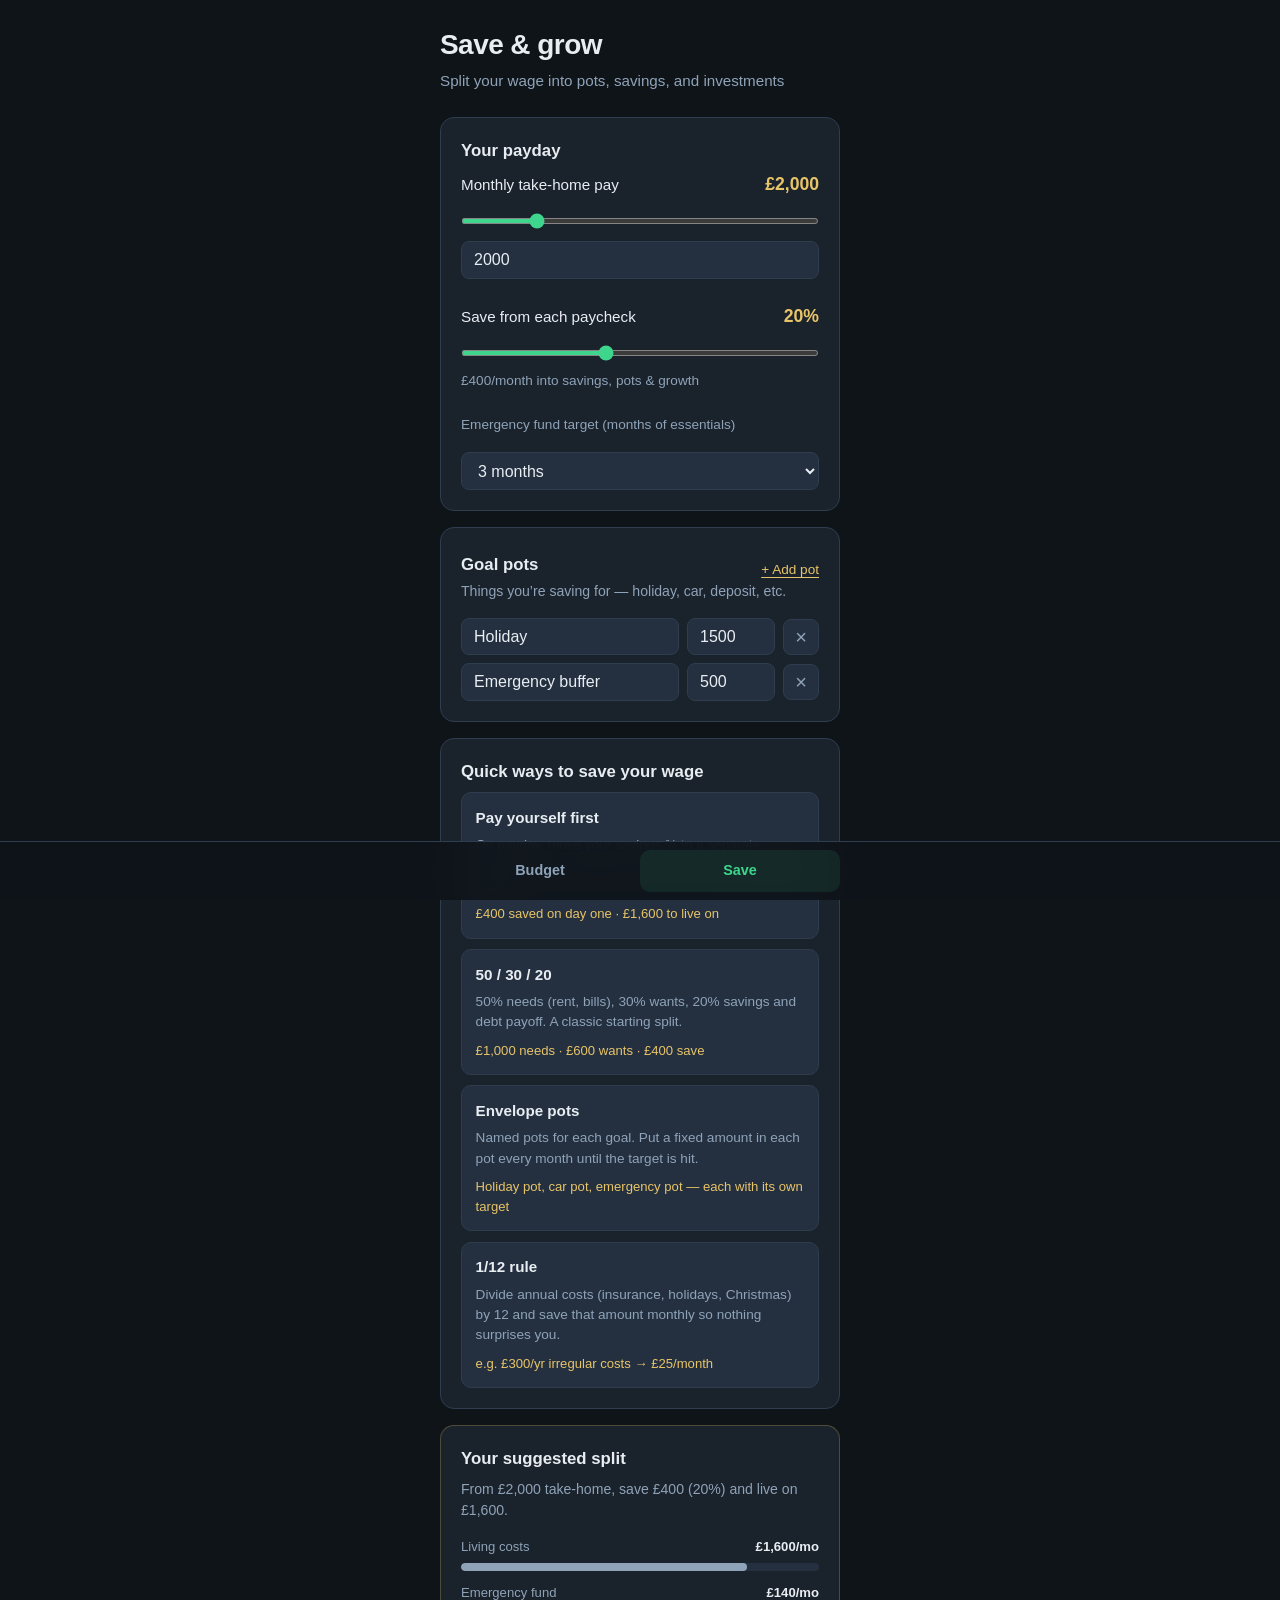
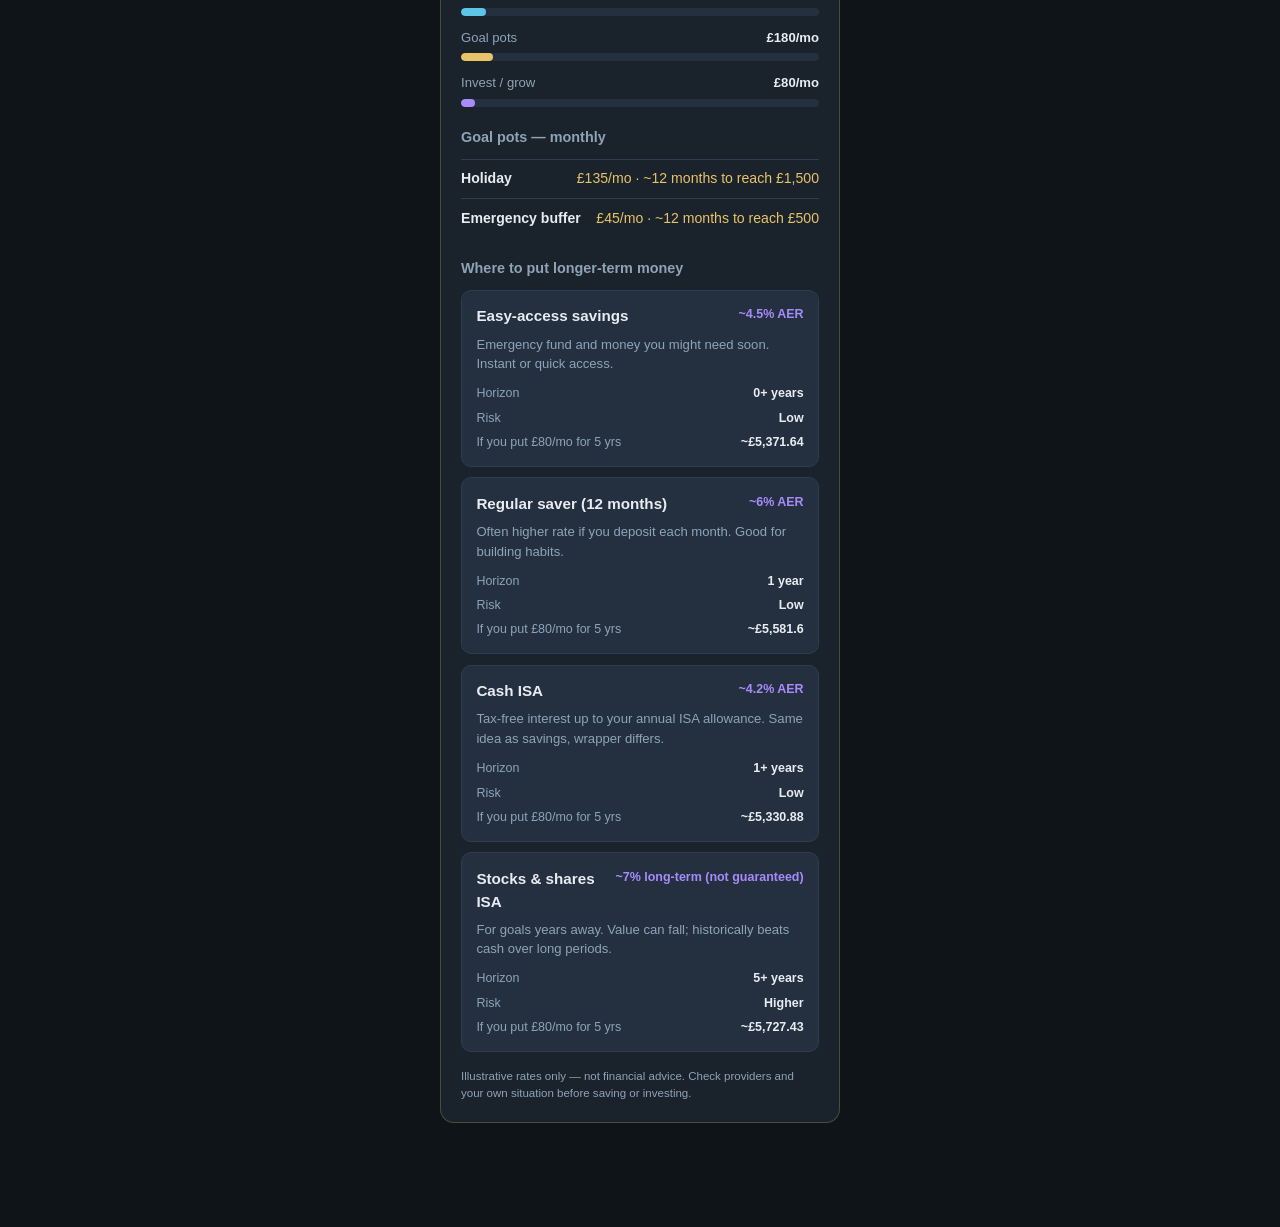
==== savings.html @ 1cc4ea62 "d" ====
<!DOCTYPE html>
<html lang="en-GB">
<head>
  <meta charset="UTF-8" />
  <meta name="viewport" content="width=device-width, initial-scale=1.0" />
  <title>Save &amp; grow — Budget Slice</title>
  <link rel="stylesheet" href="styles.css" />
</head>
<body>
  <main class="app app-savings">
    <header class="header">
      <h1>Save &amp; grow</h1>
      <p class="tagline">Split your wage into pots, savings, and investments</p>
    </header>

    <section class="card">
      <h2 class="section-title">Your payday</h2>
      <div class="field">
        <div class="field-header">
          <label for="monthly-income">Monthly take-home pay</label>
          <span class="value-display value-display-gold" id="income-display">£2,000</span>
        </div>
        <input type="range" id="monthly-income" min="500" max="8000" step="50" value="2000" />
        <input type="number" id="monthly-income-num" class="num-input" min="0" step="50" value="2000" aria-label="Monthly take-home in pounds" />
      </div>

      <div class="field">
        <div class="field-header">
          <label for="save-percent">Save from each paycheck</label>
          <span class="value-display value-display-gold" id="save-percent-display">20%</span>
        </div>
        <input type="range" id="save-percent" min="0" max="50" step="1" value="20" />
        <p class="field-hint" id="save-amount-hint">£400/month into savings &amp; pots</p>
      </div>

      <div class="field">
        <label class="inline-label" for="emergency-months">Emergency fund target (months of essentials)</label>
        <select id="emergency-months" class="num-input">
          <option value="1">1 month</option>
          <option value="3" selected>3 months</option>
          <option value="6">6 months</option>
        </select>
      </div>
    </section>

    <section class="card">
      <div class="section-header-row">
        <h2 class="section-title">Goal pots</h2>
        <button type="button" class="text-btn" id="add-pot">+ Add pot</button>
      </div>
      <p class="card-lead">Things you’re saving for — holiday, car, deposit, etc.</p>
      <div id="pots-list" class="pots-list"></div>
    </section>

    <section class="card card-examples">
      <h2 class="section-title">Quick ways to save your wage</h2>
      <div class="example-grid" id="wage-examples"></div>
    </section>

    <section class="card card-plan" id="plan-section">
      <h2 class="section-title">Your suggested split</h2>
      <p class="card-lead" id="plan-summary"></p>

      <div class="plan-bars" id="plan-bars"></div>

      <h3 class="subsection-title">Goal pots — monthly</h3>
      <ul class="pot-results" id="pot-results"></ul>

      <h3 class="subsection-title">Where to put longer-term money</h3>
      <div class="product-grid" id="product-grid"></div>

      <p class="disclaimer">Illustrative rates only — not financial advice. Check providers and your own situation before saving or investing.</p>
    </section>
  </main>

  <nav class="bottom-nav" aria-label="Main">
    <a href="index.html" class="nav-link">Budget</a>
    <a href="savings.html" class="nav-link nav-link-active">Save</a>
  </nav>

  <script src="shared.js"></script>
  <script src="savings.js"></script>
</body>
</html>
---- styles.css ----
:root {
  --bg: #0f1419;
  --surface: #1a222c;
  --surface-raised: #243040;
  --border: #2e3d4f;
  --text: #e8edf2;
  --text-muted: #8fa3b8;
  --accent: #3dd68c;
  --accent-dim: #2a9d63;
  --warn: #f0a060;
  --warn-bg: rgba(240, 160, 96, 0.12);
  --ok-bg: rgba(61, 214, 140, 0.12);
  --short: #f07178;
  --short-bg: rgba(240, 113, 120, 0.12);
  --payday: #6eb5ff;
  --gold: #e8c468;
  --gold-dim: #c9a84a;
  --grow: #a78bfa;
  --emergency: #5ec4e8;
  --radius: 14px;
  --font: "SF Pro Text", -apple-system, BlinkMacSystemFont, "Segoe UI", Roboto, sans-serif;
}

*,
*::before,
*::after {
  box-sizing: border-box;
}

body {
  margin: 0;
  min-height: 100dvh;
  font-family: var(--font);
  background: var(--bg);
  color: var(--text);
  line-height: 1.5;
  -webkit-font-smoothing: antialiased;
}

.app {
  max-width: 440px;
  margin: 0 auto;
  padding: 1.5rem 1.25rem 5.5rem;
}

.header {
  margin-bottom: 1.5rem;
}

.header h1 {
  margin: 0;
  font-size: 1.75rem;
  font-weight: 700;
  letter-spacing: -0.02em;
}

.tagline {
  margin: 0.25rem 0 0;
  color: var(--text-muted);
  font-size: 0.95rem;
}

.card {
  background: var(--surface);
  border: 1px solid var(--border);
  border-radius: var(--radius);
  padding: 1.25rem;
  margin-bottom: 1rem;
}

.payday-card {
  background: linear-gradient(145deg, #1a2838 0%, var(--surface) 100%);
  border-color: #3a5570;
  text-align: center;
}

.payday-card .label {
  margin: 0;
  font-size: 0.8rem;
  text-transform: uppercase;
  letter-spacing: 0.06em;
  color: var(--text-muted);
}

.payday-date {
  margin: 0.35rem 0 0;
  font-size: 1.35rem;
  font-weight: 600;
  color: var(--payday);
}

.payday-meta {
  margin: 0.5rem 0 0;
  font-size: 0.85rem;
  color: var(--text-muted);
}

.text-btn {
  margin-top: 0.75rem;
  padding: 0;
  font: inherit;
  font-size: 0.85rem;
  color: var(--payday);
  background: none;
  border: none;
  cursor: pointer;
  text-decoration: underline;
  text-underline-offset: 3px;
}

.text-btn:hover {
  color: #9ecaff;
}

.modal {
  position: fixed;
  inset: 0;
  z-index: 100;
  display: grid;
  place-items: center;
  padding: 1rem;
}

.modal[hidden] {
  display: none;
}

.modal-backdrop {
  position: absolute;
  inset: 0;
  background: rgba(8, 12, 16, 0.75);
  backdrop-filter: blur(4px);
}

.modal-panel {
  position: relative;
  width: min(100%, 400px);
  max-height: min(92dvh, 640px);
  overflow-y: auto;
  padding: 1.35rem;
  background: var(--surface);
  border: 1px solid var(--border);
  border-radius: var(--radius);
  box-shadow: 0 24px 48px rgba(0, 0, 0, 0.45);
}

.modal-panel h2 {
  margin: 0;
  font-size: 1.25rem;
}

.modal-lead {
  margin: 0.5rem 0 1.1rem;
  font-size: 0.9rem;
  color: var(--text-muted);
}

.payday-options {
  margin: 0;
  padding: 0;
  border: none;
}

.option {
  display: flex;
  gap: 0.65rem;
  align-items: flex-start;
  margin-bottom: 0.65rem;
  padding: 0.75rem 0.85rem;
  background: var(--surface-raised);
  border: 1px solid var(--border);
  border-radius: 10px;
  cursor: pointer;
}

.option:has(input:checked) {
  border-color: var(--payday);
  background: rgba(110, 181, 255, 0.08);
}

.option input[type="radio"],
.option input[type="checkbox"] {
  margin-top: 0.2rem;
  accent-color: var(--payday);
  flex-shrink: 0;
}

.option-text {
  display: flex;
  flex-direction: column;
  gap: 0.15rem;
}

.option-text strong {
  font-size: 0.92rem;
  font-weight: 600;
}

.option-text small {
  font-size: 0.78rem;
  color: var(--text-muted);
}

.option-nested {
  margin: 0.5rem 0 0;
  padding: 0.55rem 0.65rem;
}

.option-extra {
  margin: -0.25rem 0 0.75rem 0.5rem;
  padding-left: 0.75rem;
  border-left: 2px solid var(--border);
}

.option-extra[hidden] {
  display: none;
}

.inline-label {
  display: block;
  margin-bottom: 0.35rem;
  font-size: 0.85rem;
  color: var(--text-muted);
}

.num-input-compact {
  max-width: 5.5rem;
  margin-bottom: 0.65rem;
}

input[type="date"].num-input {
  color-scheme: dark;
}

.btn-primary {
  width: 100%;
  margin-top: 0.5rem;
  padding: 0.75rem 1rem;
  font: inherit;
  font-size: 1rem;
  font-weight: 600;
  color: var(--bg);
  background: var(--accent);
  border: none;
  border-radius: 10px;
  cursor: pointer;
}

.btn-primary:hover {
  background: #4ae99a;
}

body.modal-open {
  overflow: hidden;
}

.sr-only {
  position: absolute;
  width: 1px;
  height: 1px;
  padding: 0;
  margin: -1px;
  overflow: hidden;
  clip: rect(0, 0, 0, 0);
  white-space: nowrap;
  border: 0;
}

.field + .field {
  margin-top: 1.5rem;
}

.field-header {
  display: flex;
  justify-content: space-between;
  align-items: baseline;
  margin-bottom: 0.6rem;
}

.field-header label {
  font-size: 0.95rem;
  font-weight: 500;
}

.value-display {
  font-size: 1.1rem;
  font-weight: 600;
  color: var(--accent);
  font-variant-numeric: tabular-nums;
}

input[type="range"] {
  width: 100%;
  height: 6px;
  margin: 0;
  accent-color: var(--accent);
  cursor: pointer;
}

.num-input {
  width: 100%;
  margin-top: 0.65rem;
  padding: 0.55rem 0.75rem;
  font-size: 1rem;
  font-family: inherit;
  color: var(--text);
  background: var(--surface-raised);
  border: 1px solid var(--border);
  border-radius: 8px;
  font-variant-numeric: tabular-nums;
}

.num-input:focus {
  outline: 2px solid var(--accent-dim);
  outline-offset: 1px;
}

.stat-grid {
  display: grid;
  grid-template-columns: 1fr 1fr;
  gap: 0.75rem;
}

.stat {
  padding: 0.85rem;
  background: var(--surface-raised);
  border-radius: 10px;
}

.stat-primary {
  background: rgba(61, 214, 140, 0.08);
  border: 1px solid rgba(61, 214, 140, 0.2);
}

.results.short .stat-primary {
  background: var(--short-bg);
  border-color: rgba(240, 113, 120, 0.25);
}

.stat-label {
  margin: 0;
  font-size: 0.75rem;
  color: var(--text-muted);
  text-transform: uppercase;
  letter-spacing: 0.04em;
}

.stat-value {
  margin: 0.2rem 0 0;
  font-size: 1.5rem;
  font-weight: 700;
  font-variant-numeric: tabular-nums;
}

.stat-primary .stat-value {
  color: var(--accent);
}

.results.short .stat-primary .stat-value {
  color: var(--short);
}

.stat-hint {
  margin: 0.35rem 0 0;
  font-size: 0.7rem;
  color: var(--text-muted);
}

.verdict {
  margin-top: 1rem;
  padding: 0.85rem 1rem;
  border-radius: 10px;
  font-size: 0.9rem;
}

.verdict p {
  margin: 0;
}

.verdict-ok {
  background: var(--ok-bg);
  color: var(--accent);
}

.verdict-warn {
  background: var(--warn-bg);
  color: var(--warn);
}

.detail-grid {
  display: grid;
  grid-template-columns: 1fr 1fr;
  gap: 0.65rem;
  margin-top: 1rem;
}

.detail {
  padding: 0.7rem 0.85rem;
  background: var(--surface-raised);
  border-radius: 8px;
}

.detail-wide {
  grid-column: 1 / -1;
}

.detail-label {
  margin: 0;
  font-size: 0.72rem;
  color: var(--text-muted);
}

.detail-value {
  margin: 0.15rem 0 0;
  font-size: 1rem;
  font-weight: 600;
  font-variant-numeric: tabular-nums;
}

.detail-value.negative {
  color: var(--short);
}

.detail-value.positive {
  color: var(--accent);
}

.detail-value.warning {
  color: var(--warn);
}

.what-if-result {
  margin: 1rem 0 0;
  font-size: 0.9rem;
  color: var(--text-muted);
}

@media (max-width: 380px) {
  .stat-grid {
    grid-template-columns: 1fr;
  }
}

.section-title {
  margin: 0 0 0.5rem;
  font-size: 1.05rem;
  font-weight: 600;
}

.subsection-title {
  margin: 1.25rem 0 0.65rem;
  font-size: 0.9rem;
  font-weight: 600;
  color: var(--text-muted);
}

.section-header-row {
  display: flex;
  justify-content: space-between;
  align-items: center;
  gap: 0.5rem;
}

.section-header-row .section-title {
  margin: 0;
}

.card-lead {
  margin: 0 0 1rem;
  font-size: 0.88rem;
  color: var(--text-muted);
}

.field-hint {
  margin: 0.5rem 0 0;
  font-size: 0.85rem;
  color: var(--text-muted);
}

.value-display-gold {
  color: var(--gold);
}

.bottom-nav {
  position: fixed;
  bottom: 0;
  left: 0;
  right: 0;
  display: flex;
  justify-content: center;
  gap: 0;
  padding: 0.5rem 1rem calc(0.5rem + env(safe-area-inset-bottom));
  background: rgba(15, 20, 25, 0.92);
  border-top: 1px solid var(--border);
  backdrop-filter: blur(12px);
}

.nav-link {
  flex: 1;
  max-width: 200px;
  padding: 0.65rem 1rem;
  text-align: center;
  font-size: 0.9rem;
  font-weight: 600;
  color: var(--text-muted);
  text-decoration: none;
  border-radius: 10px;
}

.nav-link-active {
  color: var(--accent);
  background: rgba(61, 214, 140, 0.1);
}

.app-savings .text-btn {
  color: var(--gold);
}

.spend-card {
  border-color: rgba(61, 214, 140, 0.25);
}

.spend-today {
  text-align: center;
  padding: 0.75rem;
  margin-bottom: 1rem;
  background: var(--surface-raised);
  border-radius: 10px;
}

.spend-today-label {
  margin: 0;
  font-size: 0.75rem;
  text-transform: uppercase;
  letter-spacing: 0.05em;
  color: var(--text-muted);
}

.spend-today-value {
  margin: 0.2rem 0 0;
  font-size: 1.75rem;
  font-weight: 700;
  font-variant-numeric: tabular-nums;
}

.spend-status {
  margin: 0.35rem 0 0;
  font-size: 0.85rem;
  color: var(--text-muted);
}

.spend-status-ok {
  color: var(--accent);
}

.spend-status-over {
  color: var(--short);
}

.spend-form {
  display: grid;
  gap: 0.5rem;
}

.btn-compact {
  margin-top: 0.25rem;
  width: 100%;
}

.spend-list {
  margin: 1rem 0 0;
  padding: 0;
  list-style: none;
}

.spend-item,
.spend-empty {
  display: flex;
  justify-content: space-between;
  align-items: center;
  gap: 0.75rem;
  padding: 0.6rem 0;
  border-top: 1px solid var(--border);
  font-size: 0.9rem;
}

.spend-empty {
  color: var(--text-muted);
  border-top: none;
  padding-top: 0;
}

.spend-item-main {
  display: flex;
  flex-direction: column;
  gap: 0.1rem;
}

.spend-item-main span {
  font-size: 0.78rem;
  color: var(--text-muted);
}

.spend-undo {
  flex-shrink: 0;
  margin: 0;
  font-size: 0.78rem;
}

.example-grid {
  display: grid;
  gap: 0.65rem;
}

.example-card {
  padding: 0.85rem;
  background: var(--surface-raised);
  border-radius: 10px;
  border: 1px solid var(--border);
}

.example-card h3 {
  margin: 0;
  font-size: 0.95rem;
}

.example-card p {
  margin: 0.35rem 0 0;
  font-size: 0.85rem;
  color: var(--text-muted);
}

.example-math {
  margin-top: 0.5rem !important;
  font-size: 0.82rem !important;
  color: var(--gold) !important;
  font-weight: 500;
}

.card-plan {
  border-color: rgba(232, 196, 104, 0.25);
}

.plan-bars {
  display: flex;
  flex-direction: column;
  gap: 0.75rem;
}

.plan-bar-row {
  display: flex;
  flex-direction: column;
  gap: 0.35rem;
}

.plan-bar-label {
  display: flex;
  justify-content: space-between;
  font-size: 0.82rem;
  color: var(--text-muted);
}

.plan-bar-label strong {
  color: var(--text);
  font-variant-numeric: tabular-nums;
}

.plan-bar-track {
  height: 8px;
  background: var(--surface-raised);
  border-radius: 4px;
  overflow: hidden;
}

.plan-bar-fill {
  height: 100%;
  border-radius: 4px;
}

.bar-spend {
  background: var(--text-muted);
}

.bar-emergency {
  background: var(--emergency);
}

.bar-pots {
  background: var(--gold);
}

.bar-grow {
  background: var(--grow);
}

.pots-list {
  display: flex;
  flex-direction: column;
  gap: 0.5rem;
}

.pots-empty {
  margin: 0;
  font-size: 0.88rem;
  color: var(--text-muted);
}

.pot-row {
  display: grid;
  grid-template-columns: 1fr 5.5rem auto;
  gap: 0.5rem;
  align-items: center;
}

.pot-name {
  margin-top: 0;
}

.pot-target {
  margin-top: 0;
}

.icon-btn {
  width: 2.25rem;
  height: 2.25rem;
  padding: 0;
  font-size: 1.25rem;
  line-height: 1;
  color: var(--text-muted);
  background: var(--surface-raised);
  border: 1px solid var(--border);
  border-radius: 8px;
  cursor: pointer;
}

.icon-btn:hover {
  color: var(--short);
  border-color: var(--short);
}

.pot-results {
  margin: 0;
  padding: 0;
  list-style: none;
}

.pot-result-item,
.pot-result-empty {
  display: flex;
  justify-content: space-between;
  gap: 0.75rem;
  padding: 0.55rem 0;
  border-top: 1px solid var(--border);
  font-size: 0.88rem;
}

.pot-result-empty {
  color: var(--text-muted);
  border-top: none;
}

.pot-result-item span {
  color: var(--gold);
  font-variant-numeric: tabular-nums;
  text-align: right;
}

.product-grid {
  display: flex;
  flex-direction: column;
  gap: 0.65rem;
}

.product-card {
  padding: 0.9rem;
  background: var(--surface-raised);
  border: 1px solid var(--border);
  border-radius: 10px;
}

.product-head {
  display: flex;
  justify-content: space-between;
  align-items: flex-start;
  gap: 0.5rem;
}

.product-head h4 {
  margin: 0;
  font-size: 0.95rem;
}

.product-rate {
  font-size: 0.78rem;
  font-weight: 600;
  color: var(--grow);
  white-space: nowrap;
}

.product-blurb {
  margin: 0.4rem 0 0;
  font-size: 0.82rem;
  color: var(--text-muted);
}

.product-meta {
  display: grid;
  gap: 0.35rem;
  margin: 0.65rem 0 0;
  font-size: 0.78rem;
}

.product-meta div {
  display: flex;
  justify-content: space-between;
  gap: 0.5rem;
}

.product-meta dt {
  margin: 0;
  color: var(--text-muted);
}

.product-meta dd {
  margin: 0;
  font-weight: 600;
  text-align: right;
  font-variant-numeric: tabular-nums;
}

.disclaimer {
  margin: 1rem 0 0;
  font-size: 0.72rem;
  color: var(--text-muted);
  line-height: 1.45;
}

select.num-input {
  cursor: pointer;
}
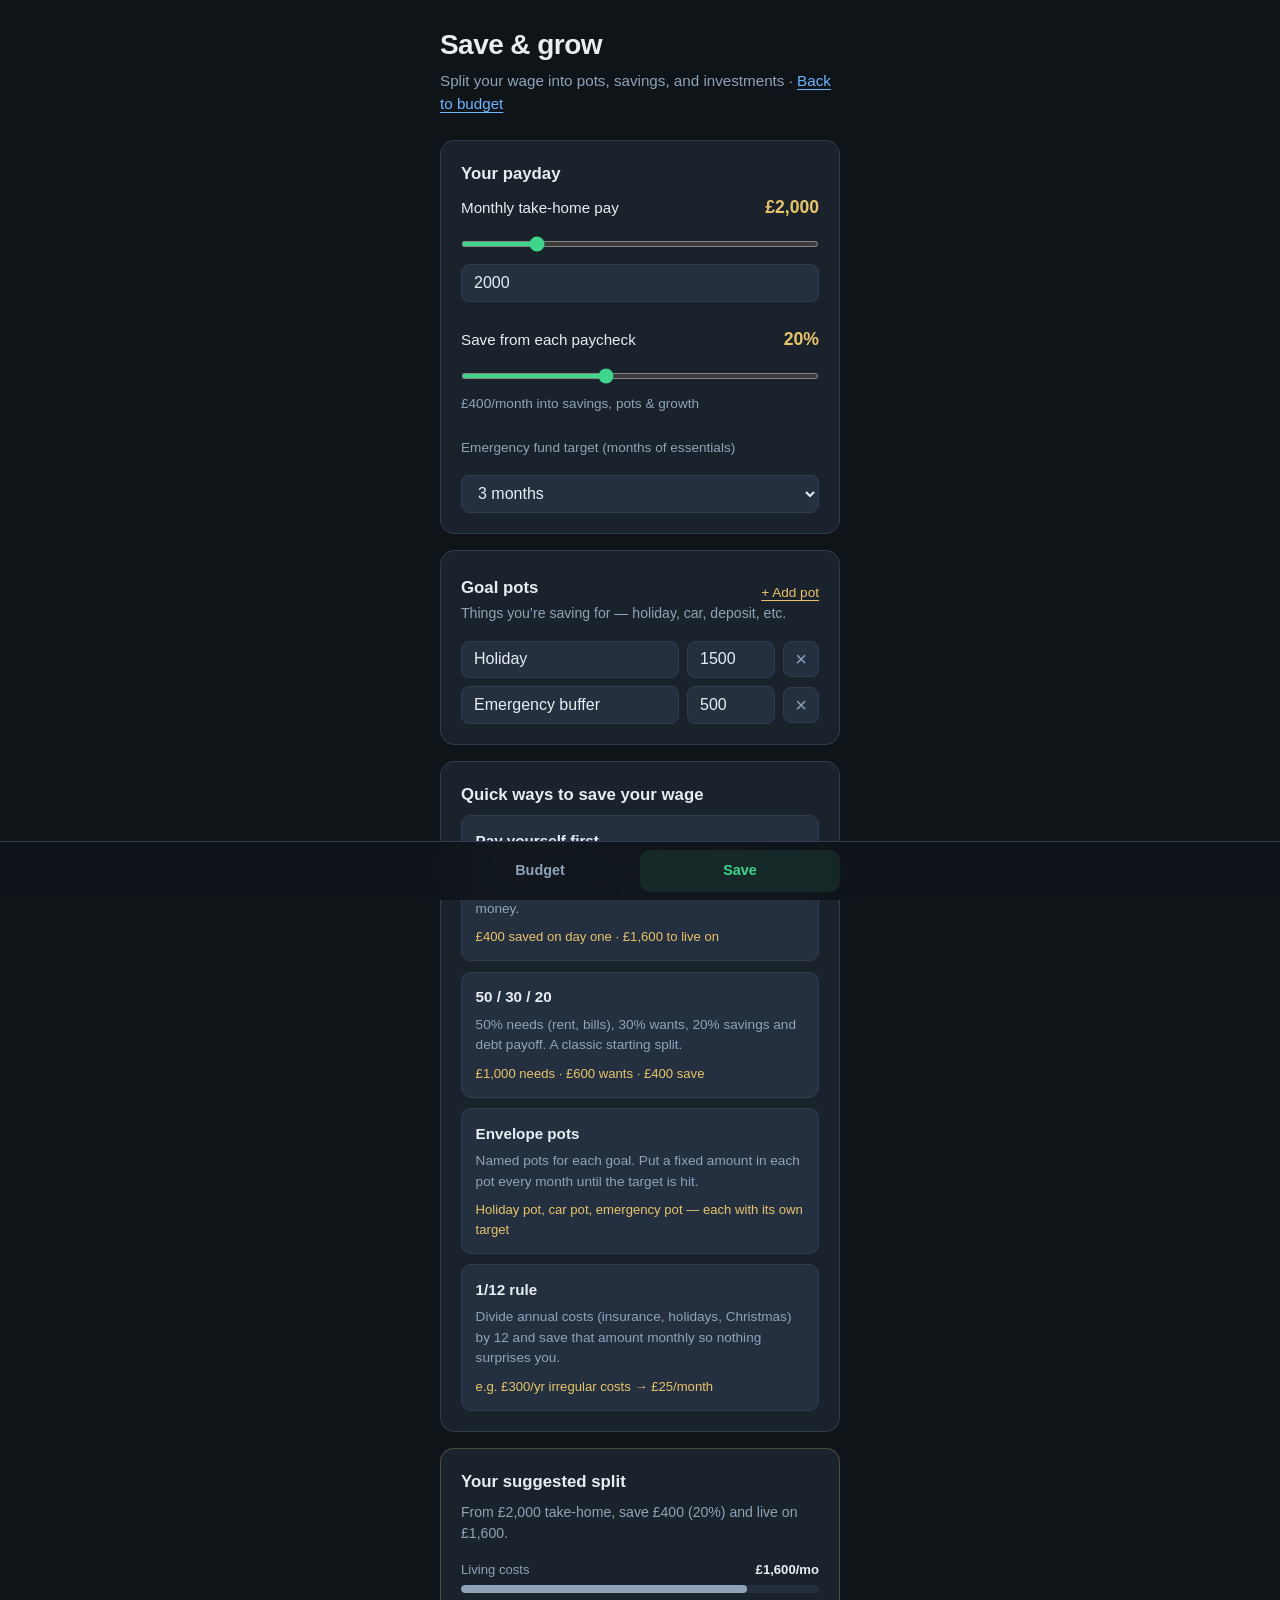
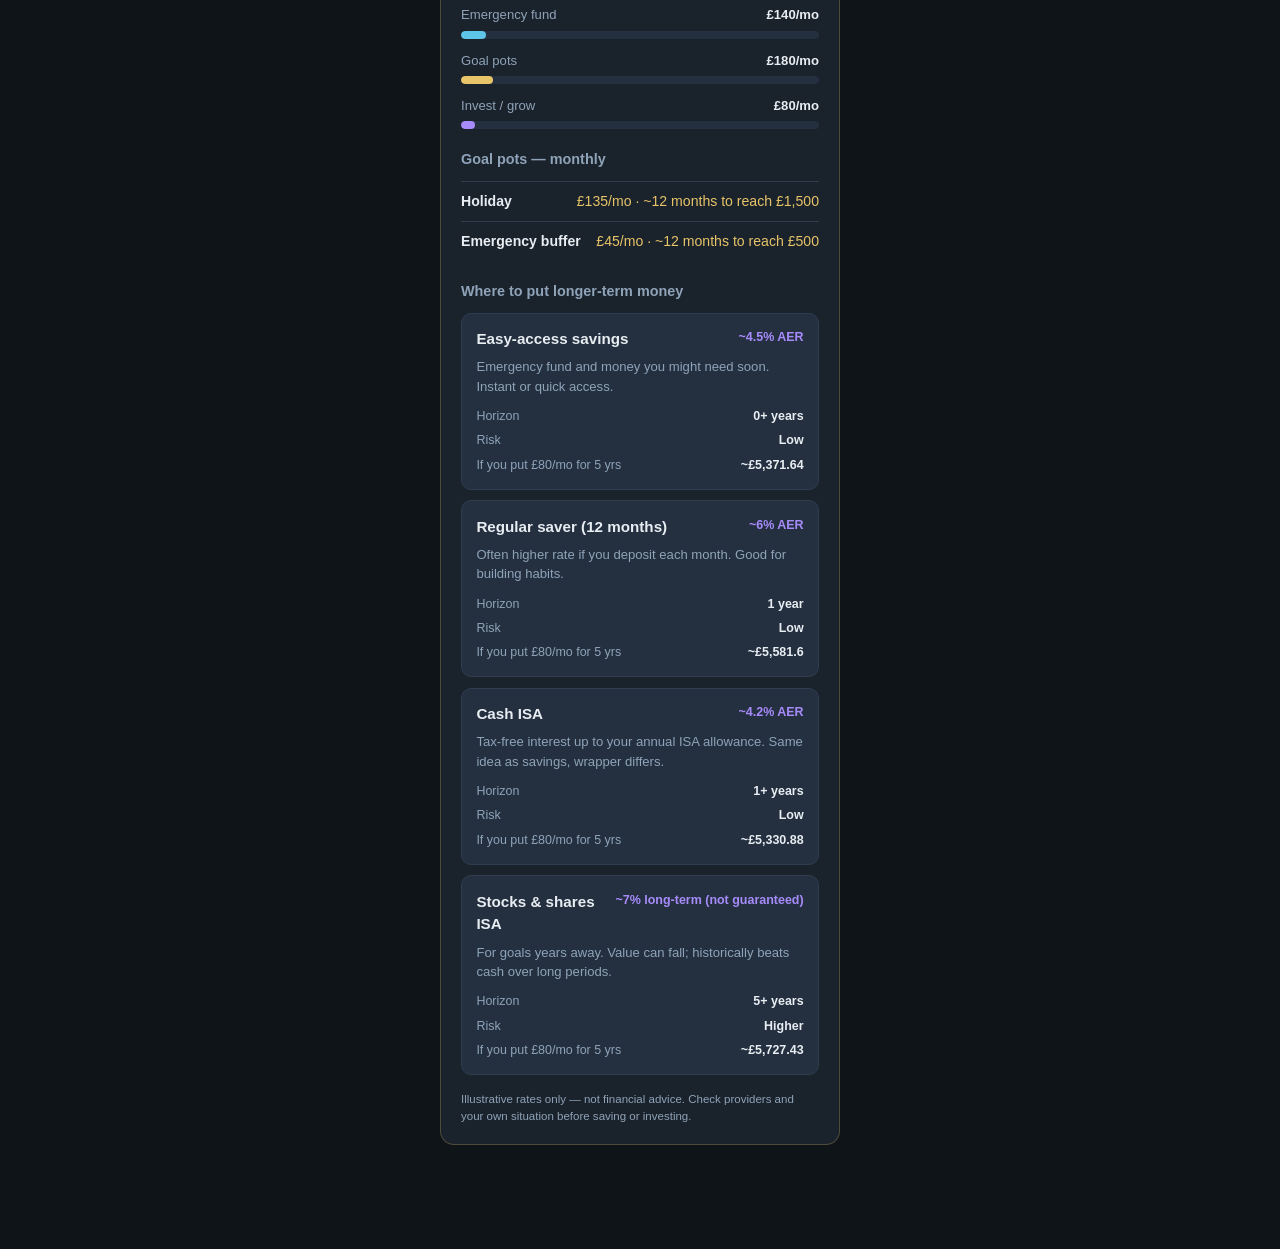
==== commit 9988a46c: "v" ====
--- a/savings.html
+++ b/savings.html
@@ -10,8 +10,14 @@
   <main class="app app-savings">
     <header class="header">
       <h1>Save &amp; grow</h1>
-      <p class="tagline">Split your wage into pots, savings, and investments</p>
+      <p class="tagline">Split your wage into pots, savings, and investments · <a href="index.html" class="header-link">Back to budget</a></p>
     </header>
+
+    <section class="card budget-bridge" id="budget-bridge" hidden>
+      <h2 class="section-title">From your budget</h2>
+      <p class="card-lead">Pulled from the Budget tab — same saved data in your browser.</p>
+      <div class="bridge-grid" id="budget-bridge-stats"></div>
+    </section>
 
     <section class="card">
       <h2 class="section-title">Your payday</h2>
@@ -74,8 +80,8 @@
   </main>
 
   <nav class="bottom-nav" aria-label="Main">
-    <a href="index.html" class="nav-link">Budget</a>
-    <a href="savings.html" class="nav-link nav-link-active">Save</a>
+    <a href="./index.html" class="nav-link">Budget</a>
+    <a href="./savings.html" class="nav-link nav-link-active" aria-current="page">Save</a>
   </nav>
 
   <script src="shared.js"></script>
--- a/styles.css
+++ b/styles.css
@@ -60,6 +60,49 @@
   font-size: 0.95rem;
 }
 
+.header-link {
+  color: var(--payday);
+  text-decoration: underline;
+  text-underline-offset: 3px;
+}
+
+.header-link:hover {
+  color: #9ecaff;
+}
+
+.budget-bridge {
+  border-color: rgba(110, 181, 255, 0.35);
+  background: linear-gradient(145deg, #1a2838 0%, var(--surface) 100%);
+}
+
+.bridge-grid {
+  display: grid;
+  grid-template-columns: 1fr 1fr;
+  gap: 0.65rem;
+}
+
+.bridge-stat {
+  padding: 0.7rem 0.85rem;
+  background: var(--surface-raised);
+  border-radius: 8px;
+}
+
+.bridge-stat-label {
+  margin: 0;
+  font-size: 0.72rem;
+  color: var(--text-muted);
+  text-transform: uppercase;
+  letter-spacing: 0.04em;
+}
+
+.bridge-stat-value {
+  margin: 0.15rem 0 0;
+  font-size: 1rem;
+  font-weight: 600;
+  font-variant-numeric: tabular-nums;
+  color: var(--payday);
+}
+
 .card {
   background: var(--surface);
   border: 1px solid var(--border);
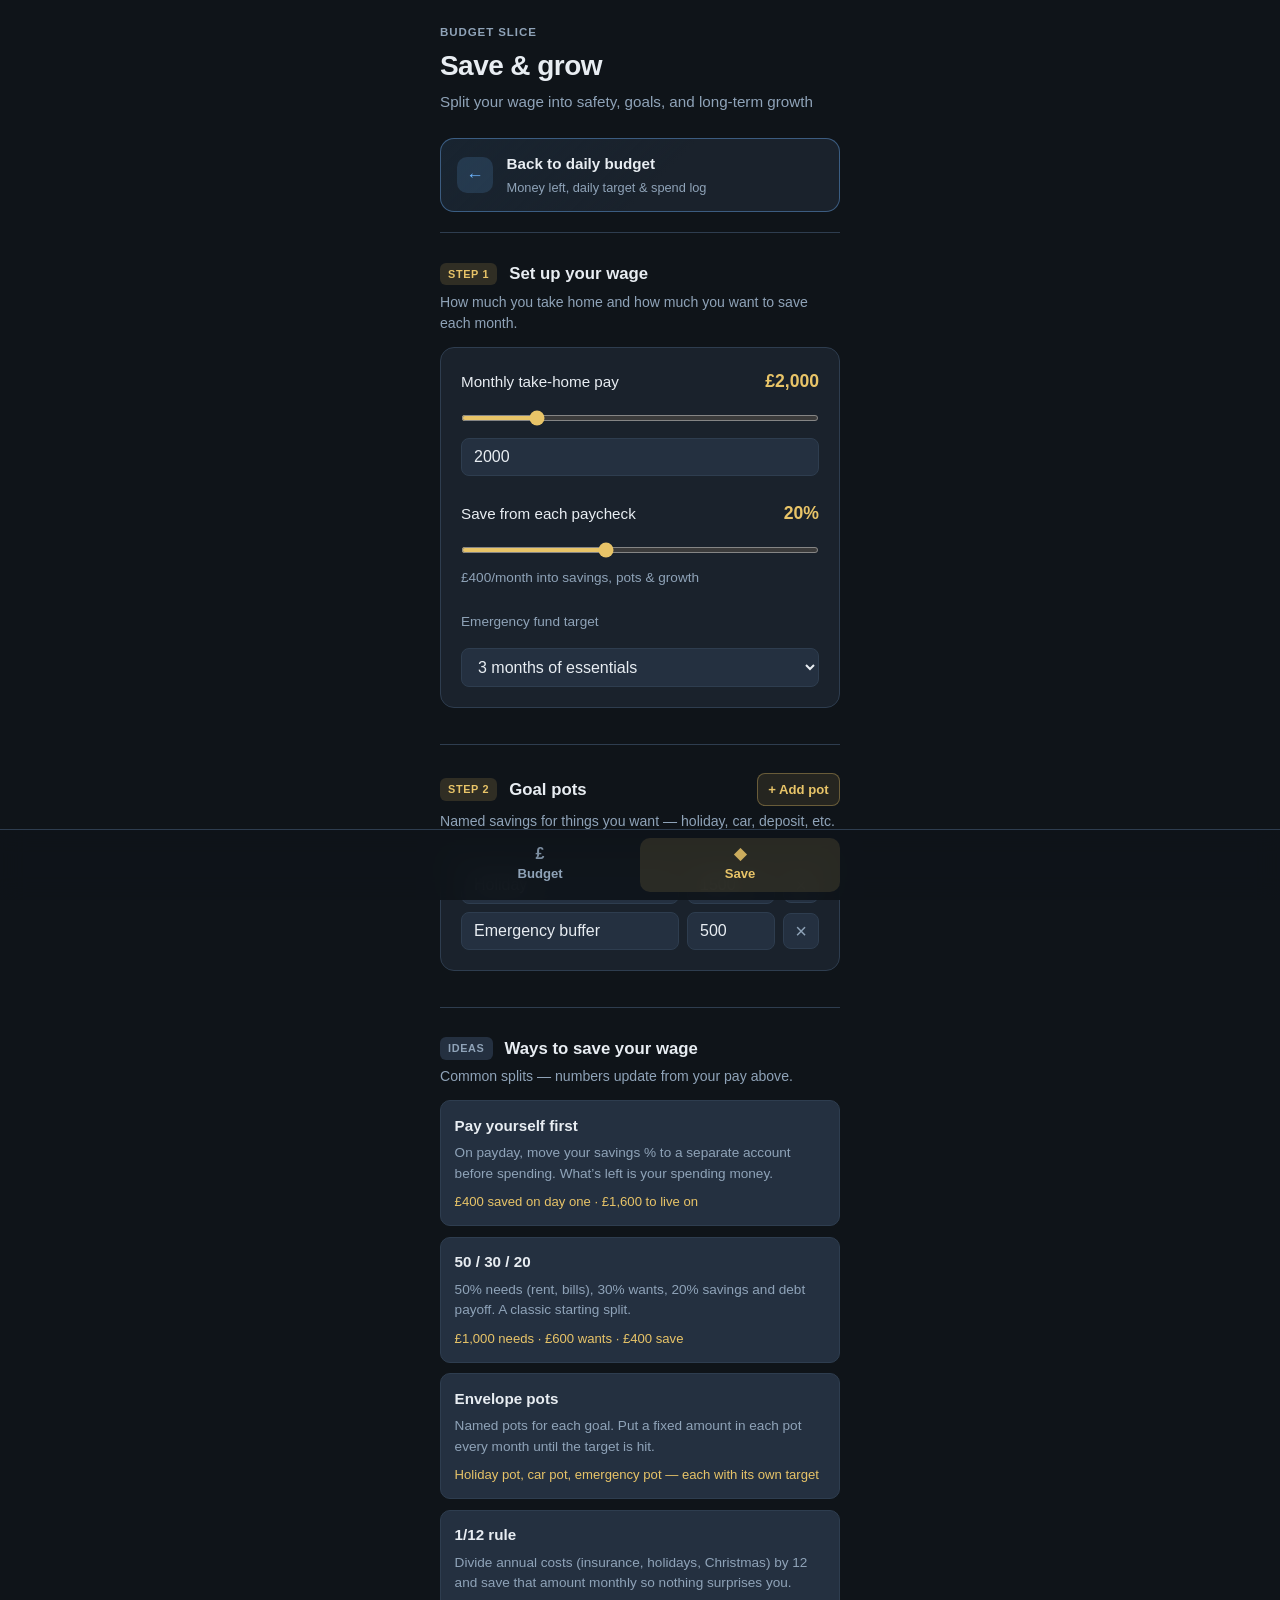
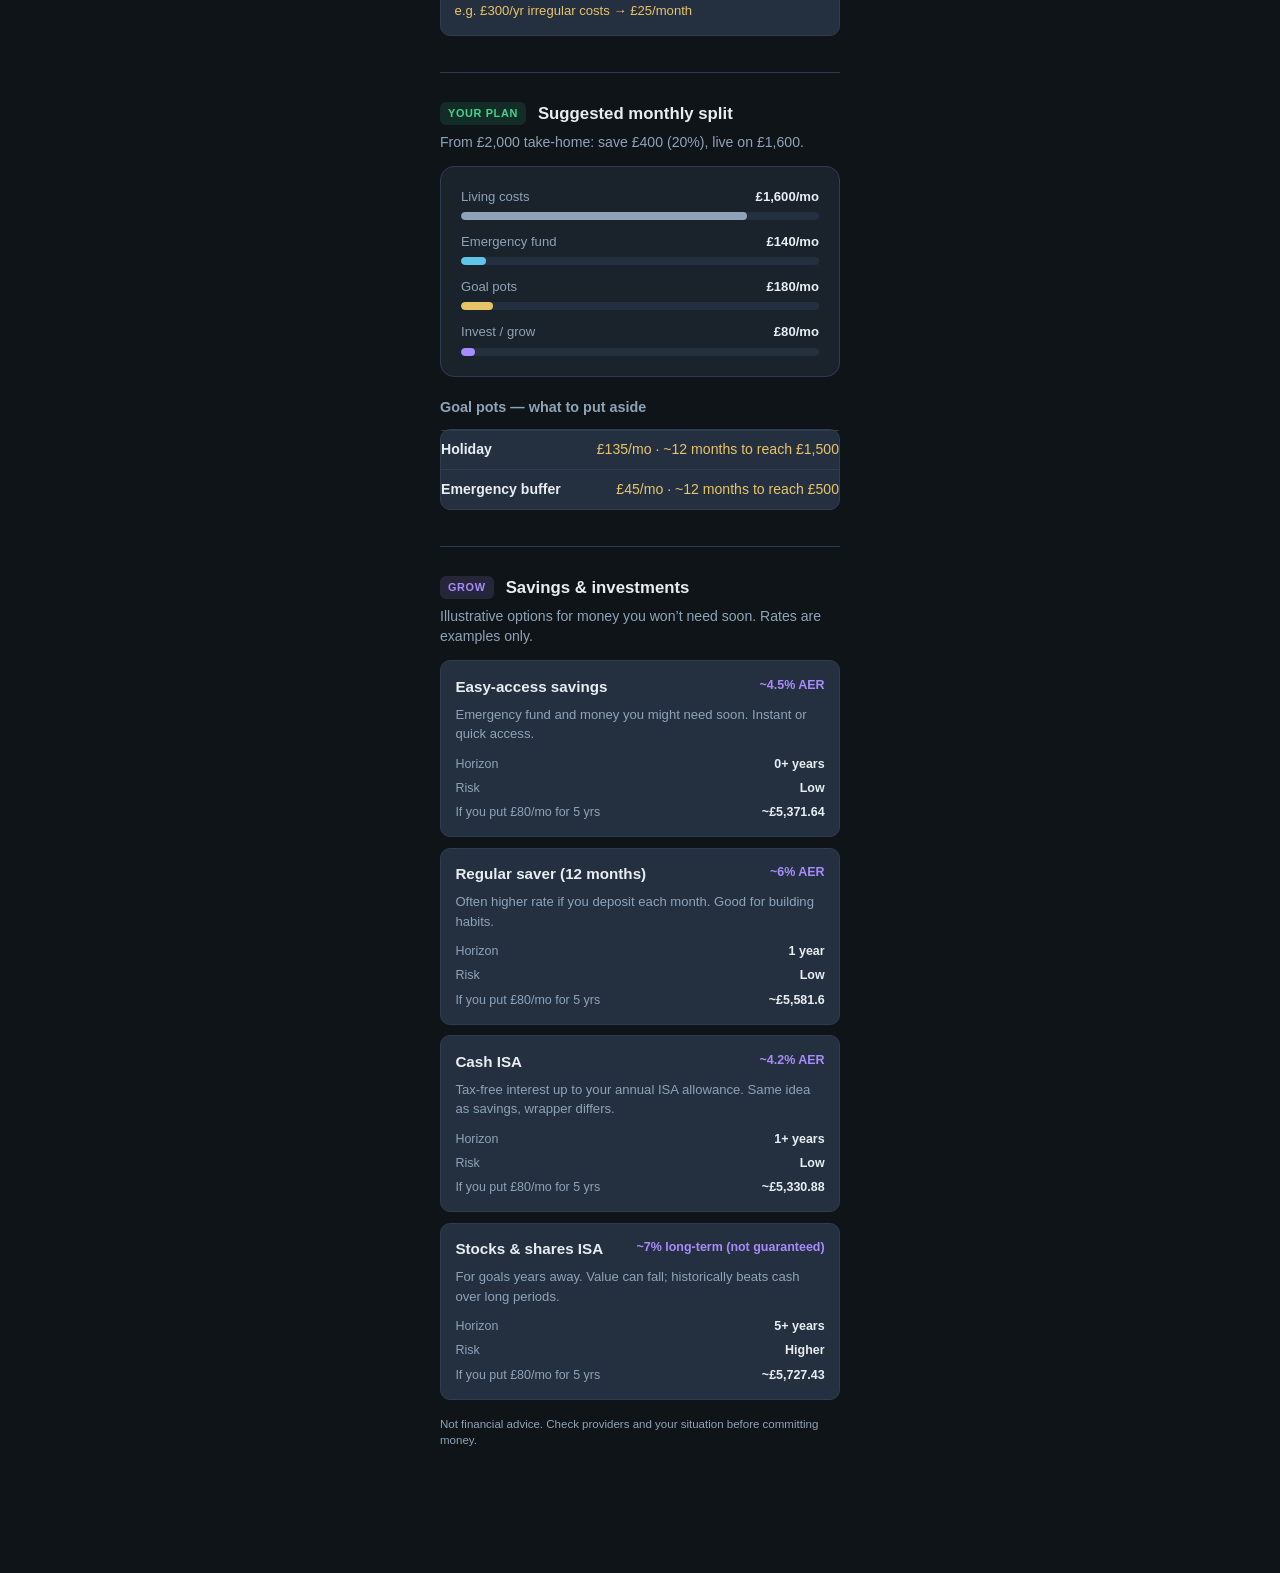
==== commit 9c32f9bd: "b" ====
--- a/savings.html
+++ b/savings.html
@@ -6,82 +6,123 @@
   <title>Save &amp; grow — Budget Slice</title>
   <link rel="stylesheet" href="styles.css" />
 </head>
-<body>
+<body class="page-savings">
   <main class="app app-savings">
     <header class="header">
+      <p class="page-eyebrow">Budget Slice</p>
       <h1>Save &amp; grow</h1>
-      <p class="tagline">Split your wage into pots, savings, and investments · <a href="index.html" class="header-link">Back to budget</a></p>
+      <p class="tagline">Split your wage into safety, goals, and long-term growth</p>
     </header>
 
-    <section class="card budget-bridge" id="budget-bridge" hidden>
-      <h2 class="section-title">From your budget</h2>
-      <p class="card-lead">Pulled from the Budget tab — same saved data in your browser.</p>
-      <div class="bridge-grid" id="budget-bridge-stats"></div>
-    </section>
+    <a href="./index.html" class="link-card link-card-budget">
+      <span class="link-card-icon" aria-hidden="true">←</span>
+      <span class="link-card-text">
+        <strong>Back to daily budget</strong>
+        <small>Money left, daily target &amp; spend log</small>
+      </span>
+    </a>
 
-    <section class="card">
-      <h2 class="section-title">Your payday</h2>
-      <div class="field">
-        <div class="field-header">
-          <label for="monthly-income">Monthly take-home pay</label>
-          <span class="value-display value-display-gold" id="income-display">£2,000</span>
-        </div>
-        <input type="range" id="monthly-income" min="500" max="8000" step="50" value="2000" />
-        <input type="number" id="monthly-income-num" class="num-input" min="0" step="50" value="2000" aria-label="Monthly take-home in pounds" />
+    <section class="section-block section-linked" id="budget-bridge" hidden>
+      <div class="section-heading">
+        <span class="section-badge">Linked</span>
+        <h2 class="section-title">From your budget</h2>
       </div>
-
-      <div class="field">
-        <div class="field-header">
-          <label for="save-percent">Save from each paycheck</label>
-          <span class="value-display value-display-gold" id="save-percent-display">20%</span>
-        </div>
-        <input type="range" id="save-percent" min="0" max="50" step="1" value="20" />
-        <p class="field-hint" id="save-amount-hint">£400/month into savings &amp; pots</p>
-      </div>
-
-      <div class="field">
-        <label class="inline-label" for="emergency-months">Emergency fund target (months of essentials)</label>
-        <select id="emergency-months" class="num-input">
-          <option value="1">1 month</option>
-          <option value="3" selected>3 months</option>
-          <option value="6">6 months</option>
-        </select>
+      <div class="card card-inset">
+        <div class="bridge-grid" id="budget-bridge-stats"></div>
       </div>
     </section>
 
-    <section class="card">
-      <div class="section-header-row">
-        <h2 class="section-title">Goal pots</h2>
-        <button type="button" class="text-btn" id="add-pot">+ Add pot</button>
+    <section class="section-block section-setup">
+      <div class="section-heading">
+        <span class="section-badge">Step 1</span>
+        <h2 class="section-title">Set up your wage</h2>
       </div>
-      <p class="card-lead">Things you’re saving for — holiday, car, deposit, etc.</p>
-      <div id="pots-list" class="pots-list"></div>
+      <p class="section-desc">How much you take home and how much you want to save each month.</p>
+      <div class="card card-gold">
+        <div class="field">
+          <div class="field-header">
+            <label for="monthly-income">Monthly take-home pay</label>
+            <span class="value-display value-display-gold" id="income-display">£2,000</span>
+          </div>
+          <input type="range" id="monthly-income" min="500" max="8000" step="50" value="2000" />
+          <input type="number" id="monthly-income-num" class="num-input" min="0" step="50" value="2000" aria-label="Monthly take-home in pounds" />
+        </div>
+
+        <div class="field">
+          <div class="field-header">
+            <label for="save-percent">Save from each paycheck</label>
+            <span class="value-display value-display-gold" id="save-percent-display">20%</span>
+          </div>
+          <input type="range" id="save-percent" min="0" max="50" step="1" value="20" />
+          <p class="field-hint" id="save-amount-hint">£400/month into savings &amp; pots</p>
+        </div>
+
+        <div class="field field-last">
+          <label class="inline-label" for="emergency-months">Emergency fund target</label>
+          <select id="emergency-months" class="num-input">
+            <option value="1">1 month of essentials</option>
+            <option value="3" selected>3 months of essentials</option>
+            <option value="6">6 months of essentials</option>
+          </select>
+        </div>
+      </div>
     </section>
 
-    <section class="card card-examples">
-      <h2 class="section-title">Quick ways to save your wage</h2>
+    <section class="section-block section-pots">
+      <div class="section-heading">
+        <span class="section-badge">Step 2</span>
+        <h2 class="section-title">Goal pots</h2>
+        <button type="button" class="btn-ghost" id="add-pot">+ Add pot</button>
+      </div>
+      <p class="section-desc">Named savings for things you want — holiday, car, deposit, etc.</p>
+      <div class="card card-gold">
+        <div id="pots-list" class="pots-list"></div>
+      </div>
+    </section>
+
+    <section class="section-block section-ideas">
+      <div class="section-heading">
+        <span class="section-badge">Ideas</span>
+        <h2 class="section-title">Ways to save your wage</h2>
+      </div>
+      <p class="section-desc">Common splits — numbers update from your pay above.</p>
       <div class="example-grid" id="wage-examples"></div>
     </section>
 
-    <section class="card card-plan" id="plan-section">
-      <h2 class="section-title">Your suggested split</h2>
-      <p class="card-lead" id="plan-summary"></p>
+    <section class="section-block section-plan" id="plan-section">
+      <div class="section-heading">
+        <span class="section-badge">Your plan</span>
+        <h2 class="section-title">Suggested monthly split</h2>
+      </div>
+      <p class="section-desc" id="plan-summary"></p>
+      <div class="card card-plan-highlight">
+        <div class="plan-bars" id="plan-bars"></div>
+      </div>
 
-      <div class="plan-bars" id="plan-bars"></div>
+      <h3 class="subsection-title">Goal pots — what to put aside</h3>
+      <ul class="pot-results card-inset-list" id="pot-results"></ul>
+    </section>
 
-      <h3 class="subsection-title">Goal pots — monthly</h3>
-      <ul class="pot-results" id="pot-results"></ul>
-
-      <h3 class="subsection-title">Where to put longer-term money</h3>
+    <section class="section-block section-grow">
+      <div class="section-heading">
+        <span class="section-badge">Grow</span>
+        <h2 class="section-title">Savings &amp; investments</h2>
+      </div>
+      <p class="section-desc">Illustrative options for money you won’t need soon. Rates are examples only.</p>
       <div class="product-grid" id="product-grid"></div>
-
-      <p class="disclaimer">Illustrative rates only — not financial advice. Check providers and your own situation before saving or investing.</p>
+      <p class="disclaimer">Not financial advice. Check providers and your situation before committing money.</p>
     </section>
   </main>
 
   <nav class="bottom-nav" aria-label="Main">
-    <a href="./index.html" class="nav-link">Budget</a>
-    <a href="./savings.html" class="nav-link nav-link-active" aria-current="page">Save</a>
+    <a href="./index.html" class="nav-link">
+      <span class="nav-icon" aria-hidden="true">£</span>
+      Budget
+    </a>
+    <a href="./savings.html" class="nav-link nav-link-active nav-link-save" aria-current="page">
+      <span class="nav-icon" aria-hidden="true">◆</span>
+      Save
+    </a>
   </nav>
 
   <script src="shared.js"></script>
--- a/styles.css
+++ b/styles.css
@@ -60,19 +60,226 @@
   font-size: 0.95rem;
 }
 
-.header-link {
+.page-eyebrow {
+  margin: 0 0 0.25rem;
+  font-size: 0.72rem;
+  font-weight: 600;
+  text-transform: uppercase;
+  letter-spacing: 0.08em;
+  color: var(--text-muted);
+}
+
+.link-card {
+  display: flex;
+  align-items: center;
+  gap: 0.85rem;
+  margin-bottom: 1.25rem;
+  padding: 0.9rem 1rem;
+  text-decoration: none;
+  color: inherit;
+  background: var(--surface);
+  border: 1px solid var(--border);
+  border-radius: var(--radius);
+  transition: border-color 0.15s, background 0.15s;
+}
+
+.link-card:hover {
+  border-color: var(--accent-dim);
+}
+
+.link-card-savings {
+  border-color: rgba(232, 196, 104, 0.45);
+  background: linear-gradient(135deg, rgba(232, 196, 104, 0.1) 0%, var(--surface) 55%);
+}
+
+.link-card-savings:hover {
+  border-color: var(--gold);
+  background: linear-gradient(135deg, rgba(232, 196, 104, 0.16) 0%, var(--surface) 55%);
+}
+
+.link-card-budget {
+  border-color: rgba(110, 181, 255, 0.4);
+  background: linear-gradient(135deg, rgba(110, 181, 255, 0.1) 0%, var(--surface) 55%);
+}
+
+.link-card-budget:hover {
+  border-color: var(--payday);
+}
+
+.link-card-icon {
+  flex-shrink: 0;
+  width: 2.25rem;
+  height: 2.25rem;
+  display: grid;
+  place-items: center;
+  font-size: 1.1rem;
+  font-weight: 700;
+  border-radius: 10px;
+  background: var(--surface-raised);
+}
+
+.link-card-savings .link-card-icon {
+  color: var(--gold);
+  background: rgba(232, 196, 104, 0.15);
+}
+
+.link-card-budget .link-card-icon {
   color: var(--payday);
-  text-decoration: underline;
-  text-underline-offset: 3px;
-}
-
-.header-link:hover {
-  color: #9ecaff;
+  background: rgba(110, 181, 255, 0.15);
+}
+
+.link-card-text {
+  display: flex;
+  flex-direction: column;
+  gap: 0.1rem;
+  min-width: 0;
+}
+
+.link-card-text strong {
+  font-size: 0.95rem;
+  font-weight: 600;
+}
+
+.link-card-text small {
+  font-size: 0.8rem;
+  color: var(--text-muted);
+}
+
+.section-block {
+  margin-bottom: 2rem;
+  padding-bottom: 0.25rem;
+}
+
+.section-block + .section-block {
+  border-top: 1px solid var(--border);
+  padding-top: 1.75rem;
+}
+
+.section-heading {
+  display: flex;
+  flex-wrap: wrap;
+  align-items: center;
+  gap: 0.5rem 0.75rem;
+  margin-bottom: 0.35rem;
+}
+
+.section-heading .section-title {
+  margin: 0;
+  flex: 1;
+  min-width: 8rem;
+}
+
+.section-badge {
+  display: inline-block;
+  padding: 0.2rem 0.5rem;
+  font-size: 0.68rem;
+  font-weight: 700;
+  text-transform: uppercase;
+  letter-spacing: 0.06em;
+  border-radius: 6px;
+}
+
+.section-desc {
+  margin: 0 0 0.85rem;
+  font-size: 0.88rem;
+  color: var(--text-muted);
+  line-height: 1.45;
+}
+
+.section-linked .section-badge {
+  color: var(--payday);
+  background: rgba(110, 181, 255, 0.15);
+}
+
+.section-setup .section-badge,
+.section-pots .section-badge {
+  color: var(--gold);
+  background: rgba(232, 196, 104, 0.15);
+}
+
+.section-ideas .section-badge {
+  color: var(--text-muted);
+  background: var(--surface-raised);
+}
+
+.section-plan .section-badge {
+  color: var(--accent);
+  background: var(--ok-bg);
+}
+
+.section-grow .section-badge {
+  color: var(--grow);
+  background: rgba(167, 139, 250, 0.15);
+}
+
+.card-inset {
+  margin-bottom: 0;
+  padding: 1rem;
+  background: var(--surface-raised);
+  border-color: var(--border);
+}
+
+.card-gold {
+  border-color: rgba(232, 196, 104, 0.35);
+  background: linear-gradient(160deg, rgba(232, 196, 104, 0.06) 0%, var(--surface) 40%);
+}
+
+.card-plan-highlight {
+  margin-bottom: 1rem;
+  border-color: rgba(61, 214, 140, 0.35);
+  background: linear-gradient(160deg, rgba(61, 214, 140, 0.06) 0%, var(--surface) 50%);
+}
+
+.card-inset-list {
+  margin: 0;
+  padding: 0.75rem 1rem;
+  list-style: none;
+  background: var(--surface-raised);
+  border: 1px solid var(--border);
+  border-radius: 10px;
+}
+
+.field-last {
+  margin-bottom: 0;
+}
+
+.field-last + .field {
+  margin-top: 0;
+}
+
+.btn-ghost {
+  margin-left: auto;
+  padding: 0.35rem 0.65rem;
+  font: inherit;
+  font-size: 0.82rem;
+  font-weight: 600;
+  color: var(--gold);
+  background: rgba(232, 196, 104, 0.1);
+  border: 1px solid rgba(232, 196, 104, 0.35);
+  border-radius: 8px;
+  cursor: pointer;
+}
+
+.btn-ghost:hover {
+  background: rgba(232, 196, 104, 0.18);
+}
+
+.page-savings .app-savings .card {
+  margin-bottom: 0;
+}
+
+.page-savings .section-ideas .example-grid {
+  margin-top: 0;
+}
+
+.section-grow .product-grid {
+  margin-top: 0;
 }
 
 .budget-bridge {
-  border-color: rgba(110, 181, 255, 0.35);
-  background: linear-gradient(145deg, #1a2838 0%, var(--surface) 100%);
+  border: none;
+  padding: 0;
+  background: none;
 }
 
 .bridge-grid {
@@ -541,18 +748,32 @@
 .nav-link {
   flex: 1;
   max-width: 200px;
-  padding: 0.65rem 1rem;
-  text-align: center;
-  font-size: 0.9rem;
+  display: flex;
+  flex-direction: column;
+  align-items: center;
+  gap: 0.15rem;
+  padding: 0.5rem 1rem;
+  font-size: 0.82rem;
   font-weight: 600;
   color: var(--text-muted);
   text-decoration: none;
   border-radius: 10px;
 }
 
+.nav-icon {
+  font-size: 1rem;
+  line-height: 1;
+  opacity: 0.85;
+}
+
 .nav-link-active {
   color: var(--accent);
-  background: rgba(61, 214, 140, 0.1);
+  background: rgba(61, 214, 140, 0.12);
+}
+
+.nav-link-save.nav-link-active {
+  color: var(--gold);
+  background: rgba(232, 196, 104, 0.12);
 }
 
 .app-savings .text-btn {
@@ -563,32 +784,31 @@
   border-color: rgba(61, 214, 140, 0.25);
 }
 
-.spend-today {
-  text-align: center;
-  padding: 0.75rem;
-  margin-bottom: 1rem;
-  background: var(--surface-raised);
-  border-radius: 10px;
-}
-
-.spend-today-label {
-  margin: 0;
-  font-size: 0.75rem;
-  text-transform: uppercase;
-  letter-spacing: 0.05em;
-  color: var(--text-muted);
+.spend-card .section-title {
+  margin: 0;
+  font-size: 1rem;
+}
+
+.spend-header {
+  display: flex;
+  justify-content: space-between;
+  align-items: flex-start;
+  gap: 1rem;
+  margin-bottom: 0.85rem;
 }
 
 .spend-today-value {
-  margin: 0.2rem 0 0;
-  font-size: 1.75rem;
+  margin: 0;
+  font-size: 1.5rem;
   font-weight: 700;
   font-variant-numeric: tabular-nums;
+  color: var(--accent);
+  white-space: nowrap;
 }
 
 .spend-status {
-  margin: 0.35rem 0 0;
-  font-size: 0.85rem;
+  margin: 0.25rem 0 0;
+  font-size: 0.82rem;
   color: var(--text-muted);
 }
 
@@ -600,48 +820,42 @@
   color: var(--short);
 }
 
-.spend-form {
+.spend-row {
   display: grid;
+  grid-template-columns: 1fr auto;
   gap: 0.5rem;
-}
-
-.btn-compact {
-  margin-top: 0.25rem;
-  width: 100%;
+  align-items: center;
+}
+
+.spend-input {
+  margin-top: 0;
+}
+
+.spend-add-btn {
+  width: auto;
+  margin-top: 0;
+  padding: 0.55rem 1.1rem;
+  white-space: nowrap;
 }
 
 .spend-list {
-  margin: 1rem 0 0;
+  margin: 0.75rem 0 0;
   padding: 0;
   list-style: none;
 }
 
-.spend-item,
-.spend-empty {
+.spend-item {
   display: flex;
   justify-content: space-between;
   align-items: center;
   gap: 0.75rem;
-  padding: 0.6rem 0;
+  padding: 0.45rem 0;
   border-top: 1px solid var(--border);
   font-size: 0.9rem;
 }
 
-.spend-empty {
-  color: var(--text-muted);
-  border-top: none;
-  padding-top: 0;
-}
-
-.spend-item-main {
-  display: flex;
-  flex-direction: column;
-  gap: 0.1rem;
-}
-
-.spend-item-main span {
-  font-size: 0.78rem;
-  color: var(--text-muted);
+.spend-item strong {
+  font-variant-numeric: tabular-nums;
 }
 
 .spend-undo {
@@ -682,6 +896,10 @@
 
 .card-plan {
   border-color: rgba(232, 196, 104, 0.25);
+}
+
+.page-savings input[type="range"] {
+  accent-color: var(--gold);
 }
 
 .plan-bars {
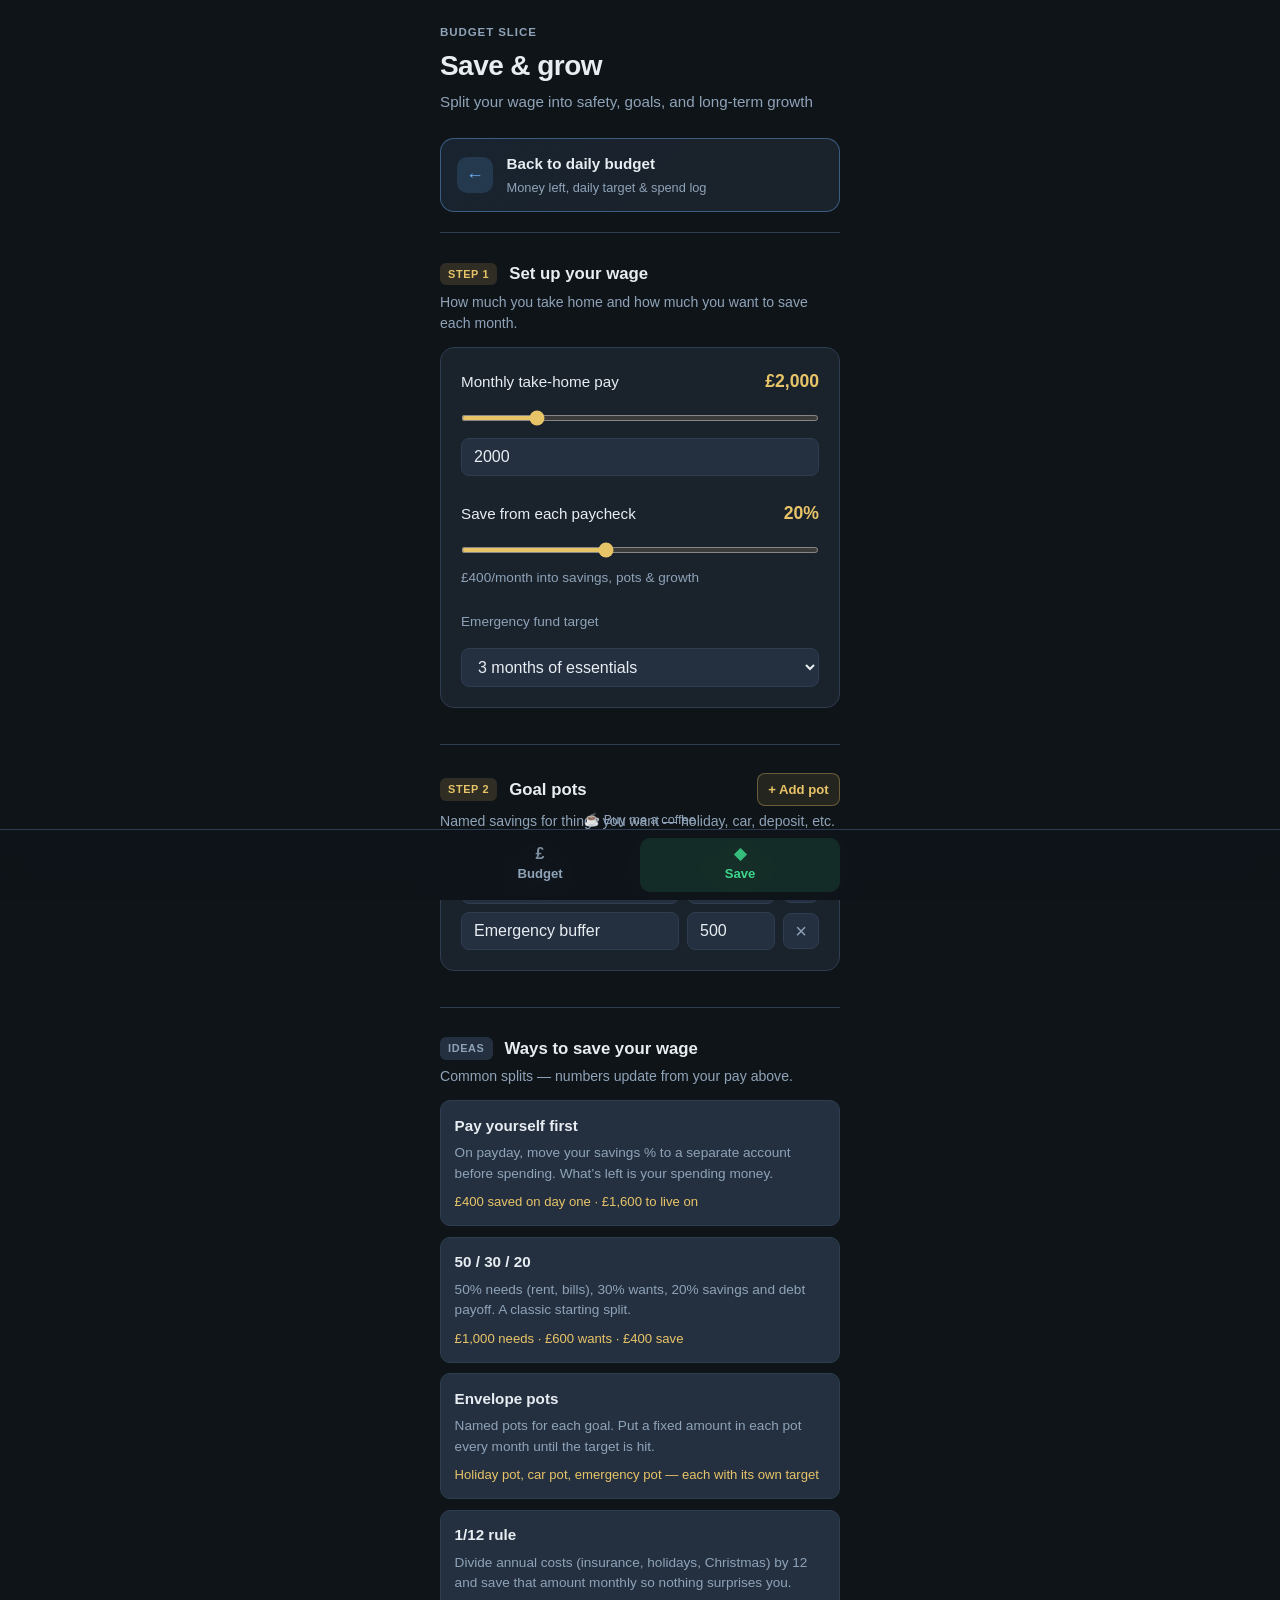
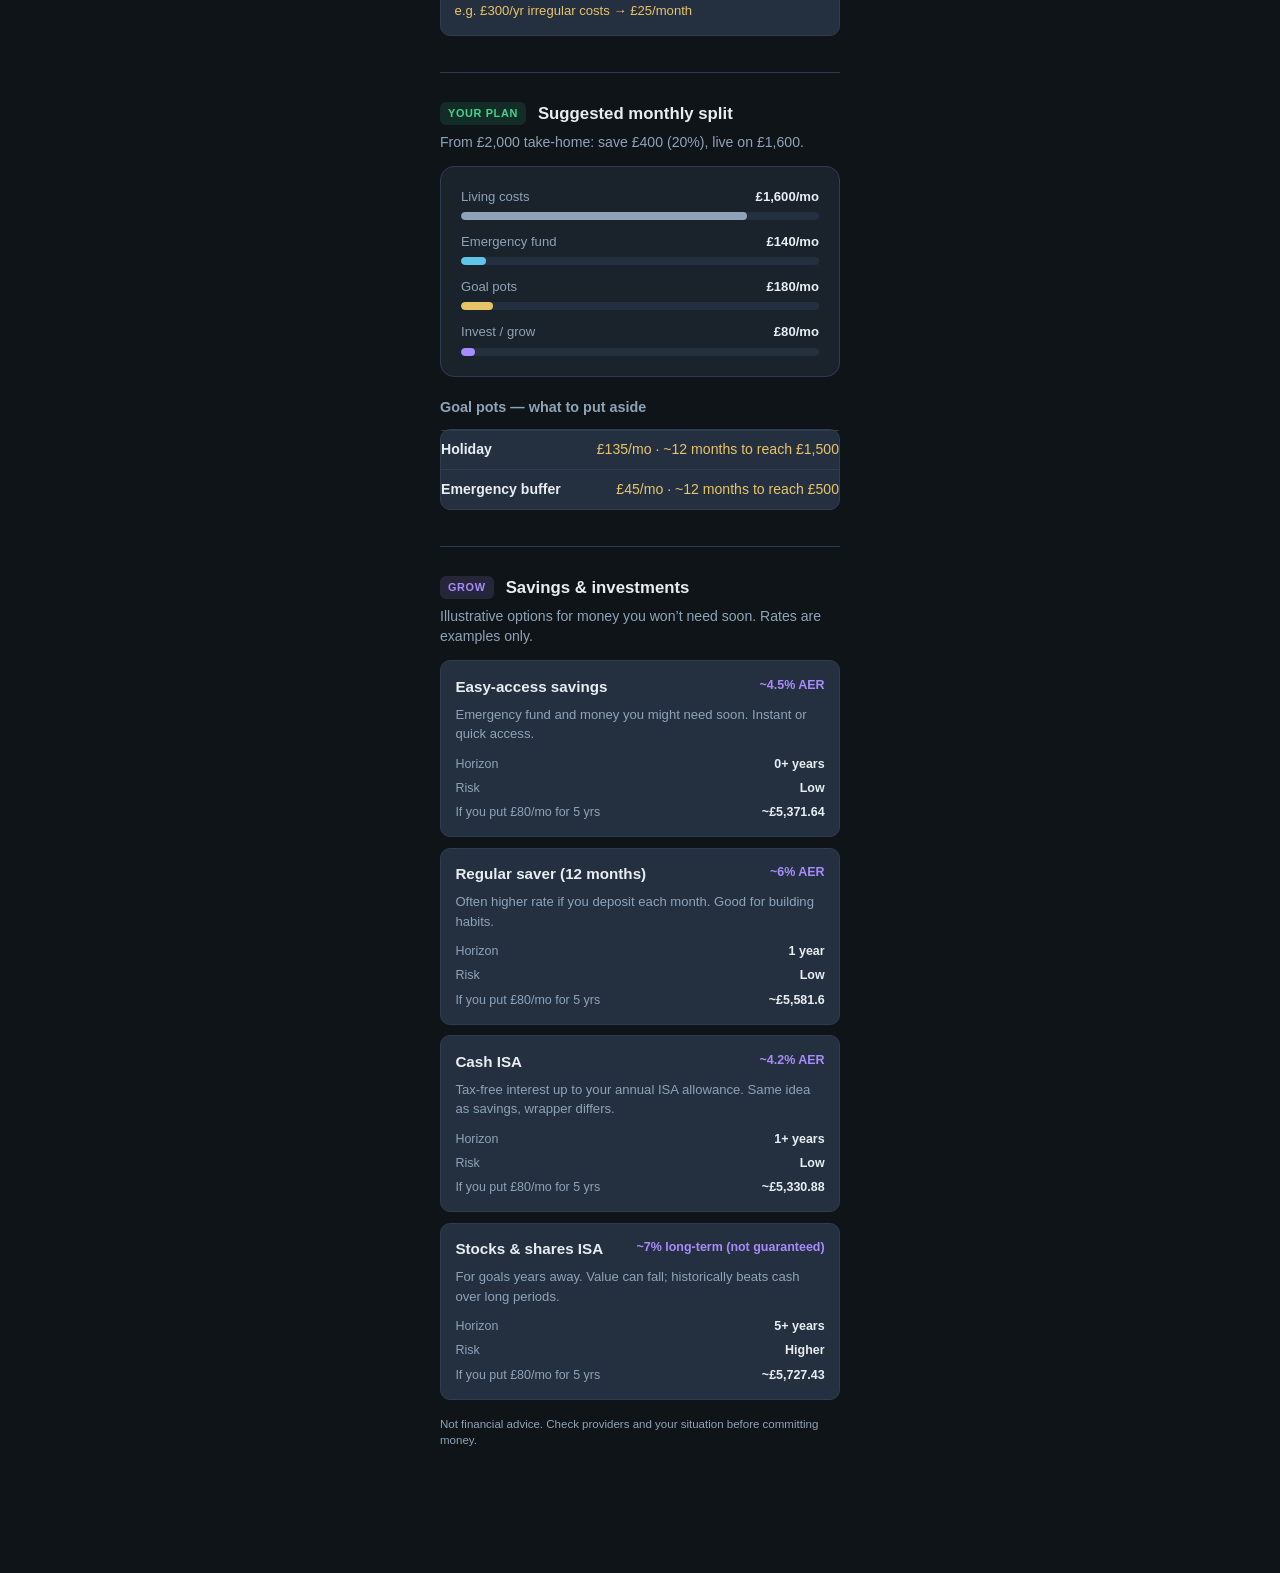
==== commit 1dfad001: "fundraising" ====
--- a/savings.html
+++ b/savings.html
@@ -125,6 +125,21 @@
     </a>
   </nav>
 
+  <footer class="app-footer">
+    <a href="https://buymeacoffee.com/cahilljpaus" target="_blank" rel="noopener noreferrer" class="buy-coffee-link">☕ Buy me a coffee</a>
+  </footer>
+
+  <nav class="bottom-nav" aria-label="Main">
+    <a href="./index.html" class="nav-link nav-link-budget">
+      <span class="nav-icon" aria-hidden="true">£</span>
+      Budget
+    </a>
+    <a href="./savings.html" class="nav-link nav-link-active" aria-current="page">
+      <span class="nav-icon" aria-hidden="true">◆</span>
+      Save
+    </a>
+  </nav>
+
   <script src="shared.js"></script>
   <script src="savings.js"></script>
 </body>
--- a/styles.css
+++ b/styles.css
@@ -539,6 +539,12 @@
   font-variant-numeric: tabular-nums;
 }
 
+.header-controls {
+  display: flex;
+  align-items: center;
+  gap: 0.5rem;
+}
+
 input[type="range"] {
   width: 100%;
   height: 6px;
@@ -1099,3 +1105,31 @@
 select.num-input {
   cursor: pointer;
 }
+
+.app-footer {
+  position: fixed;
+  bottom: 4rem;
+  left: 0;
+  right: 0;
+  text-align: center;
+  padding: 0 1rem;
+}
+
+.buy-coffee-link {
+  display: inline-block;
+  font-size: 0.8rem;
+  color: var(--text-muted);
+  text-decoration: none;
+  padding: 0.4rem 0.8rem;
+  border-radius: 8px;
+  transition: all 0.2s ease;
+}
+
+.buy-coffee-link:hover {
+  color: var(--text);
+  background: rgba(139, 163, 184, 0.1);
+}
+
+.buy-coffee-link:active {
+  opacity: 0.7;
+}
